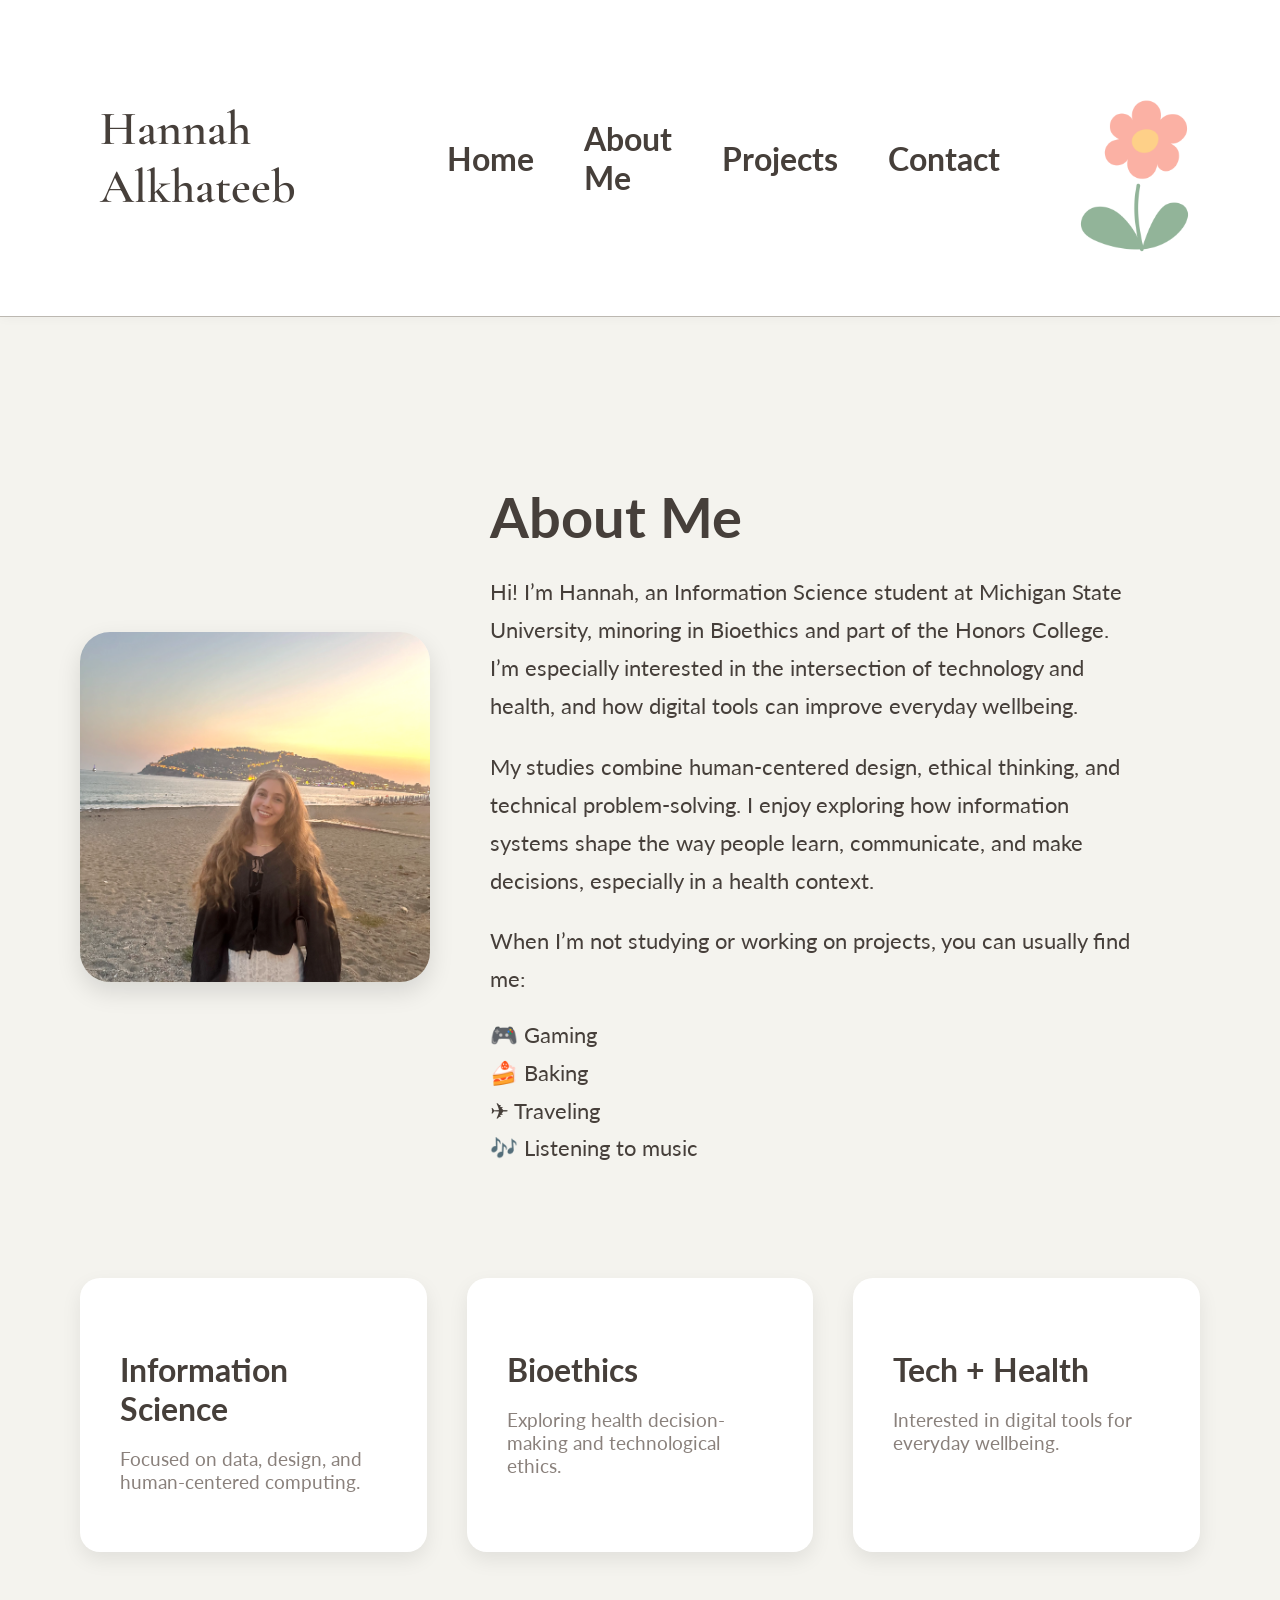
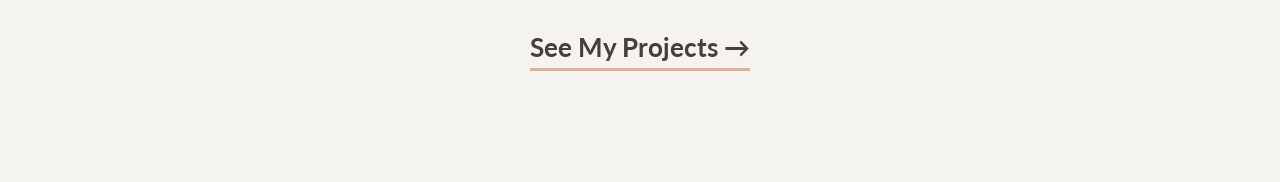
==== about.html @ 22ed5e38 "check" ====
<!DOCTYPE html>
<html lang="en">
<head>
  <meta charset="UTF-8">
  <meta name="viewport" content="width=device-width, initial-scale=1.0">
  <title>About Me – Hannah Alkhateeb</title>

  <!-- Google Fonts -->
  <link rel="preconnect" href="https://fonts.googleapis.com">
  <link rel="preconnect" href="https://fonts.gstatic.com" crossorigin>
  <link href="https://fonts.googleapis.com/css2?family=Lato:wght@300;400;500&family=Montserrat:wght@600;700&family=Cormorant+Garamond:wght@500;600;700&display=swap" rel="stylesheet">

  <!-- Your CSS -->
  <link rel="stylesheet" href="css/styles.css">
</head>

<body>

<header>
  <nav>
    <div class="logo">Hannah Alkhateeb</div>

    <div class="nav-links">
      <a href="index.html">Home</a>
      <a href="about.html">About Me</a>
      <a href="projects.html">Projects</a>
      <a href="contact.html">Contact</a>
    </div>

    <img src="images/flower.png" alt="Decorative flower" class="flower-icon">
  </nav>
</header>

<main class="about-container">

  <!-- ABOUT HERO -->
  <section class="about-hero">
    <img src="images/me.png" alt="Profile photo" class="profile-pic">

    <div class="about-text">
      <h2>About Me</h2>

      <p>Hi! I’m Hannah, an Information Science student at Michigan State University, minoring in Bioethics and part of the Honors College. I’m especially interested in the intersection of technology and health, and how digital tools can improve everyday wellbeing.</p>

      <p>My studies combine human-centered design, ethical thinking, and technical problem-solving. I enjoy exploring how information systems shape the way people learn, communicate, and make decisions, especially in a health context.</p>

      <p>When I’m not studying or working on projects, you can usually find me:</p>

      <ul class="about-list">
        <li>🎮 Gaming</li>
        <li>🍰 Baking</li>
        <li>✈️ Traveling</li>
        <li>🎶 Listening to music</li>
      </ul>
    </div>
  </section>

  <!-- INFO CARDS -->
  <section class="info-cards">
    <div class="card">
      <h3>Information Science</h3>
      <p>Focused on data, design, and human-centered computing.</p>
    </div>

    <div class="card">
      <h3>Bioethics</h3>
      <p>Exploring health decision-making and technological ethics.</p>
    </div>

    <div class="card">
      <h3>Tech + Health</h3>
      <p>Interested in digital tools for everyday wellbeing.</p>
    </div>
  </section>

  <!-- CTA -->
  <section class="about-cta">
    <a href="projects.html" class="cta-secondary">See My Projects →</a>
  </section>

</main>

</body>
</html>
---- css/styles.css ----
/* ---------- Color + font variables ---------- */
:root {
  --dark: #463f3a;
  --taupe: #8a817c;
  --light: #bcb8b1;
  --offwhite: #f4f3ee;
  --peach: #e0afa0;

  --heading-font: 'Montserrat', system-ui, sans-serif;
  --body-font: 'Lato', system-ui, sans-serif;
}

/* ---------- Global styles ---------- */
* {
  box-sizing: border-box;
}

body {
  margin: 0;
  font-family: var(--body-font);
  background-color: var(--offwhite);
  color: var(--dark);

  /* Fade in the entire page */
  opacity: 0;
  animation: pageFloat 0.7s ease-out forwards;
}

@keyframes pageFloat {
  from { opacity: 0; transform: translateY(15px); }
  to   { opacity: 1; transform: translateY(0); }
}

/* ---------- Header + nav ---------- */
header {
  background-color: #ffffff;
  padding: 100px 0;
  border-bottom: 1px solid var(--light);
  box-shadow: 0 2px 10px rgba(0,0,0,0.03);
}

nav {
  display: flex;
  justify-content: flex-start;
  align-items: center;
  gap: 80px;
  padding-left: 100px;
  padding-right: 200px;
  position: relative;
}

/* Logo */
.logo {
  font-family: 'Cormorant Garamond', serif;
  font-size: 3rem;
  font-weight: 600;
  color: var(--dark);
}

/* Nav links */
.nav-links {
  display: flex;
  gap: 50px;
  align-items: center;
  margin-left: auto;
  margin-right: 80px;
}

nav a {
  text-decoration: none;
  color: var(--dark);
  font-weight: 700;
  font-size: 2rem;
  transition: color 0.2s ease;
}

/* Click bump */
nav a:active {
  animation: bump 0.25s ease-out;
}

@keyframes bump {
  0%   { transform: translateY(0); }
  50%  { transform: translateY(3px); }
  100% { transform: translateY(0); }
}

nav a:hover {
  color: var(--peach);
}

/* Flower icon */
.flower-icon {
  width: 180px;
  position: absolute;
  right: 50px;
  top: -15px;
  animation: grow 5s ease-in-out infinite;
}

@keyframes grow {
  0%, 100% { transform: scale(1); }
  50% { transform: scale(1.1); }
}

/* ---------- Homepage hero ---------- */
.hero {
  padding: 200px 20px;
  margin-left: 100px;
  display: flex;
  flex-direction: column;
  text-align: left;
}

.hero h1,
.hero p,
.cta-wrap {
  opacity: 0;
  transform: translateY(20px);
  animation: fadeUp 0.9s ease-out forwards;
}

.hero h1 { animation-delay: 0.2s; }
.hero p { animation-delay: 0.35s; }
.cta-wrap { animation-delay: 0.5s; }

@keyframes fadeUp {
  from { opacity: 0; transform: translateY(20px); }
  to   { opacity: 1; transform: translateY(0); }
}

.hero h1 {
  font-family: var(--heading-font);
  font-size: 6rem;
  margin: 0;
}

.hero p {
  font-size: 2rem;
  color: var(--taupe);
  margin: 20px 0 40px 0;
}

/* CTA button */
.cta-button {
  background-color: var(--peach);
  color: white;
  padding: 20px 40px;
  border-radius: 10px;
  text-decoration: none;
  font-weight: 700;
  font-size: 1.4rem;
  display: inline-block;
  transition: box-shadow 0.3s ease;
}

/* Wiggle effect */
.cta-button:hover {
  animation: wiggle 0.45s ease-in-out;
}

@keyframes wiggle {
  0%   { transform: rotate(0); }
  25%  { transform: rotate(1deg); }
  50%  { transform: rotate(-1deg); }
  75%  { transform: rotate(1deg); }
  100% { transform: rotate(0); }
}

/* ---------- ABOUT PAGE ---------- */

.about-container {
  max-width: 1200px;
  margin: 0 auto;
  padding: 120px 40px;
}

/* About hero section */
.about-hero {
  display: flex;
  align-items: center;
  gap: 60px;
  margin-bottom: 100px;

  opacity: 0;
  animation: fadeUp 0.8s ease-out forwards;
  animation-delay: 0.3s;

  min-height: 350px; /* keeps image/text from collapsing */
}

.profile-pic {
  width: 350px;
  height: 350px;
  object-fit: cover;
  border-radius: 30px;
  box-shadow: 0 10px 25px rgba(0,0,0,0.12);
}

.about-text h2 {
  font-size: 3.5rem;
  margin-bottom: 20px;
}

.about-text p {
  font-size: 1.4rem;
  max-width: 650px;
  line-height: 1.7;
  color: var(--dark);
}

/* ---------- EMOJI LIST (hover animation only) ---------- */
.about-list {
  list-style: none;
  padding: 0;
  margin-top: 20px;
}

.about-list li {
  font-size: 1.4rem;
  margin-bottom: 10px;
  transition: transform 0.25s ease, color 0.25s ease;
}

.about-list li:hover {
  transform: translateY(-4px);
  color: var(--peach);
}

/* ---------- CARDS ---------- */
.info-cards {
  display: grid;
  grid-template-columns: repeat(3, 1fr);
  gap: 40px;
  margin-bottom: 80px;
}

.card {
  background-color: white;
  padding: 40px;
  border-radius: 20px;
  box-shadow: 0 8px 20px rgba(0,0,0,0.08);
  position: relative;
  overflow: hidden;
  transition: transform 0.3s ease, box-shadow 0.3s ease;
}

.card:hover {
  transform: translateY(-6px);
  box-shadow: 0 12px 30px rgba(0,0,0,0.12);
}

/* Glow border */
.card::after {
  content: "";
  position: absolute;
  inset: 0;
  border-radius: 20px;
  background: linear-gradient(45deg, #e0afa0, transparent 60%);
  opacity: 0;
  pointer-events: none;
  transition: opacity 0.3s ease;
}

.card:hover::after {
  opacity: 1;
}

.card h3 {
  font-size: 2rem;
  margin-bottom: 10px;
}

.card p {
  font-size: 1.2rem;
  color: var(--taupe);
}

/* CTA in About */
.about-cta {
  text-align: center;
}

.cta-secondary {
  font-size: 1.6rem;
  text-decoration: none;
  color: var(--dark);
  font-weight: 700;
  padding-bottom: 6px;
  border-bottom: 3px solid var(--peach);
  transition: color 0.3s ease, transform 0.3s ease;
}

.cta-secondary:hover {
  color: var(--peach);
  transform: translateY(-3px);
}

/* ---------- Responsive ---------- */
@media (max-width: 900px) {
  .about-hero {
    flex-direction: column;
    text-align: center;
  }

  .info-cards {
    grid-template-columns: 1fr;
  }
}

/* ---------- PROJECTS PAGE ---------- */

.projects-container {
  max-width: 1200px;
  margin: 0 auto;
  padding: 120px 40px;
}

.projects-title {
  font-size: 3.5rem;
  font-family: var(--heading-font);
  margin-bottom: 60px;
  text-align: left;
}

.project-grid {
  display: grid;
  grid-template-columns: repeat(3, 1fr);
  gap: 40px;
}

/* Project cards on grid page */
.project-card {
  background-color: #ffffff;
  padding: 32px;
  border-radius: 20px;
  text-decoration: none;
  color: var(--dark);
  box-shadow: 0 8px 20px rgba(0,0,0,0.08);
  position: relative;
  overflow: hidden;

  display: flex;              /* NEW - keeps layout consistent */
  flex-direction: column;     /* NEW */

  transition: transform 0.3s ease, box-shadow 0.3s ease;
}

.project-card:hover {
  transform: translateY(-6px);
  box-shadow: 0 12px 30px rgba(0,0,0,0.12);
}

.project-card::after {
  content: "";
  position: absolute;
  inset: 0;
  border-radius: 20px;
  background: linear-gradient(45deg, #e0afa0, transparent 60%);
  opacity: 0;
  pointer-events: none;
  transition: opacity 0.3s ease;
}

.project-card:hover::after {
  opacity: 1;
}

.project-img {
  width: 100%;
  height: 320px;              /* NEW - consistent height */
  object-fit: cover;          /* NEW - clean cropping */
  border-radius: 15px;
  margin-bottom: 18px;
}

.project-card h3 {
  font-size: 1.8rem;
  margin-bottom: 8px;
}

.project-card p {
  font-size: 1.2rem;
  color: var(--taupe);
  margin-bottom: 16px;
}

.project-tag {
  display: inline-block;
  font-size: 1rem;
  padding: 6px 12px;
  border-radius: 999px;
  background-color: rgba(224, 175, 160, 0.15);
  color: var(--peach);
  font-weight: 600;
}

/* Projects responsive */
@media (max-width: 900px) {
  .project-grid {
    grid-template-columns: 1fr;
  }
}

/* ---------- PROJECT DETAIL PAGES ---------- */

.project-detail {
  max-width: 1200px;
  margin: 0 auto;
  padding: 120px 40px;
}

.project-hero {
  margin-bottom: 60px;
  opacity: 0;
  transform: translateY(20px);
  animation: fadeUp 0.9s ease-out forwards;
  animation-delay: 0.2s;
}

.project-hero h1 {
  font-family: var(--heading-font);
  font-size: 3.2rem;
  margin-bottom: 12px;
}

.project-subtitle {
  font-size: 1.3rem;
  color: var(--taupe);
  max-width: 700px;
  margin-bottom: 24px;
}

.project-meta {
  display: flex;
  flex-wrap: wrap;
  gap: 12px;
}

.pill {
  display: inline-block;
  padding: 6px 14px;
  border-radius: 999px;
  background-color: rgba(224, 175, 160, 0.15);
  color: var(--peach);
  font-size: 0.95rem;
  font-weight: 600;
}

/* Layout: text + images */
.project-layout {
  display: grid;
  grid-template-columns: minmax(0, 2fr) minmax(0, 1.5fr);
  gap: 40px;
  align-items: flex-start;
}

.project-copy h2 {
  font-size: 1.8rem;
  margin-bottom: 8px;
  margin-top: 18px;
}

.project-copy p {
  font-size: 1.1rem;
  line-height: 1.7;
  color: var(--dark);
}

/* Images column */
.project-images {
  display: flex;
  flex-direction: column;
  gap: 24px;
}

.project-image img {
  width: 100%;
  border-radius: 16px;
  box-shadow: 0 8px 20px rgba(0,0,0,0.08);
  display: block;
}

.project-image figcaption {
  font-size: 0.95rem;
  color: var(--taupe);
  margin-top: 8px;
}

/* Responsive for project detail */
@media (max-width: 900px) {
  .project-layout {
    grid-template-columns: 1fr;
  }
}

/* ---------- CONTACT PAGE ---------- */

.contact-container {
  max-width: 900px;
  margin: 0 auto;
  padding: 120px 40px;
  text-align: center;
}

.contact-hero h1 {
  font-size: 3.5rem;
  font-family: var(--heading-font);
  margin-bottom: 10px;
  animation: fadeUp 0.9s ease-out forwards;
  opacity: 0;
}

.contact-hero p {
  font-size: 1.3rem;
  color: var(--taupe);
  max-width: 600px;
  margin: 0 auto 50px auto;
  animation: fadeUp 0.9s ease-out forwards;
  animation-delay: 0.15s;
  opacity: 0;
}

/* Contact Card */
.contact-card {
  background: #ffffff;
  padding: 50px;
  border-radius: 22px;
  box-shadow: 0 8px 25px rgba(0,0,0,0.07);
  position: relative;
  overflow: visible; /* FIXES THE STAR BEING CUT OFF */

  opacity: 0;
  animation: fadeUp 0.9s ease-out forwards;
  animation-delay: 0.3s;
}

.contact-card h2 {
  font-size: 2.2rem;
  margin-bottom: 20px;
}

.email-line,
.linkedin-line {
  font-size: 1.3rem;
  margin-bottom: 15px;
}

.contact-card a {
  color: var(--peach);
  font-weight: 600;
  text-decoration: none;
}

.contact-card a:hover {
  text-decoration: underline;
}

/* Glow border on contact card */
.contact-card::after {
  content: "";
  position: absolute;
  inset: 0;
  border-radius: 22px;
  padding: 2px;
  background: linear-gradient(45deg, #e0afa0, transparent 60%);
  opacity: 0;
  pointer-events: none;
  transition: opacity 0.3s ease;
  z-index: 2;
}

.contact-card:hover::after {
  opacity: 1;
}

.contact-bunny {
  width: 205px;               /* bigger but still cute + proportional */
  position: absolute;
  top: -85px;                 /* lifted higher so it sits right on the edge */
  left: -5px;                 
  z-index: 10;

  animation: bunnyHop 2.4s ease-in-out infinite;
  transform-origin: bottom center;
}

@keyframes bunnyHop {
  0%   { transform: translateY(0); }
  20%  { transform: translateY(-8px); }
  40%  { transform: translateY(0); }
  100% { transform: translateY(0); }
}

/* ---------- MOBILE FIXES ---------- */
@media (max-width: 700px) {

  /* Header */
  nav {
    padding-left: 20px;
    padding-right: 20px;
    gap: 20px;
  }

  .logo {
    font-size: 2rem;
  }

  .nav-links a {
    font-size: 1.2rem;
  }

  .flower-icon {
    width: 120px;
    top: -10px;
    right: 0px;
  }

  /* Projects grid */
  .project-grid {
    grid-template-columns: 1fr;
  }

  .project-img {
    height: 230px;
  }

  /* About page image */
  .profile-pic {
    width: 240px;
    height: 240px;
  }

  .about-hero {
    flex-direction: column;
    text-align: center;
  }

  /* Contact bunny */
  .contact-bunny {
    width: 130px;         /* smaller bunny for mobile */
    top: -55px;           /* sits nicely on small screens */
    left: 10px;           /* moves inward so it doesn't clip */
  }

  /* Contact card spacing */
  .contact-card {
    padding: 40px 20px;
  }

  /* Reduce big headings */
  h1, .projects-title {
    font-size: 2.3rem;
  }
}
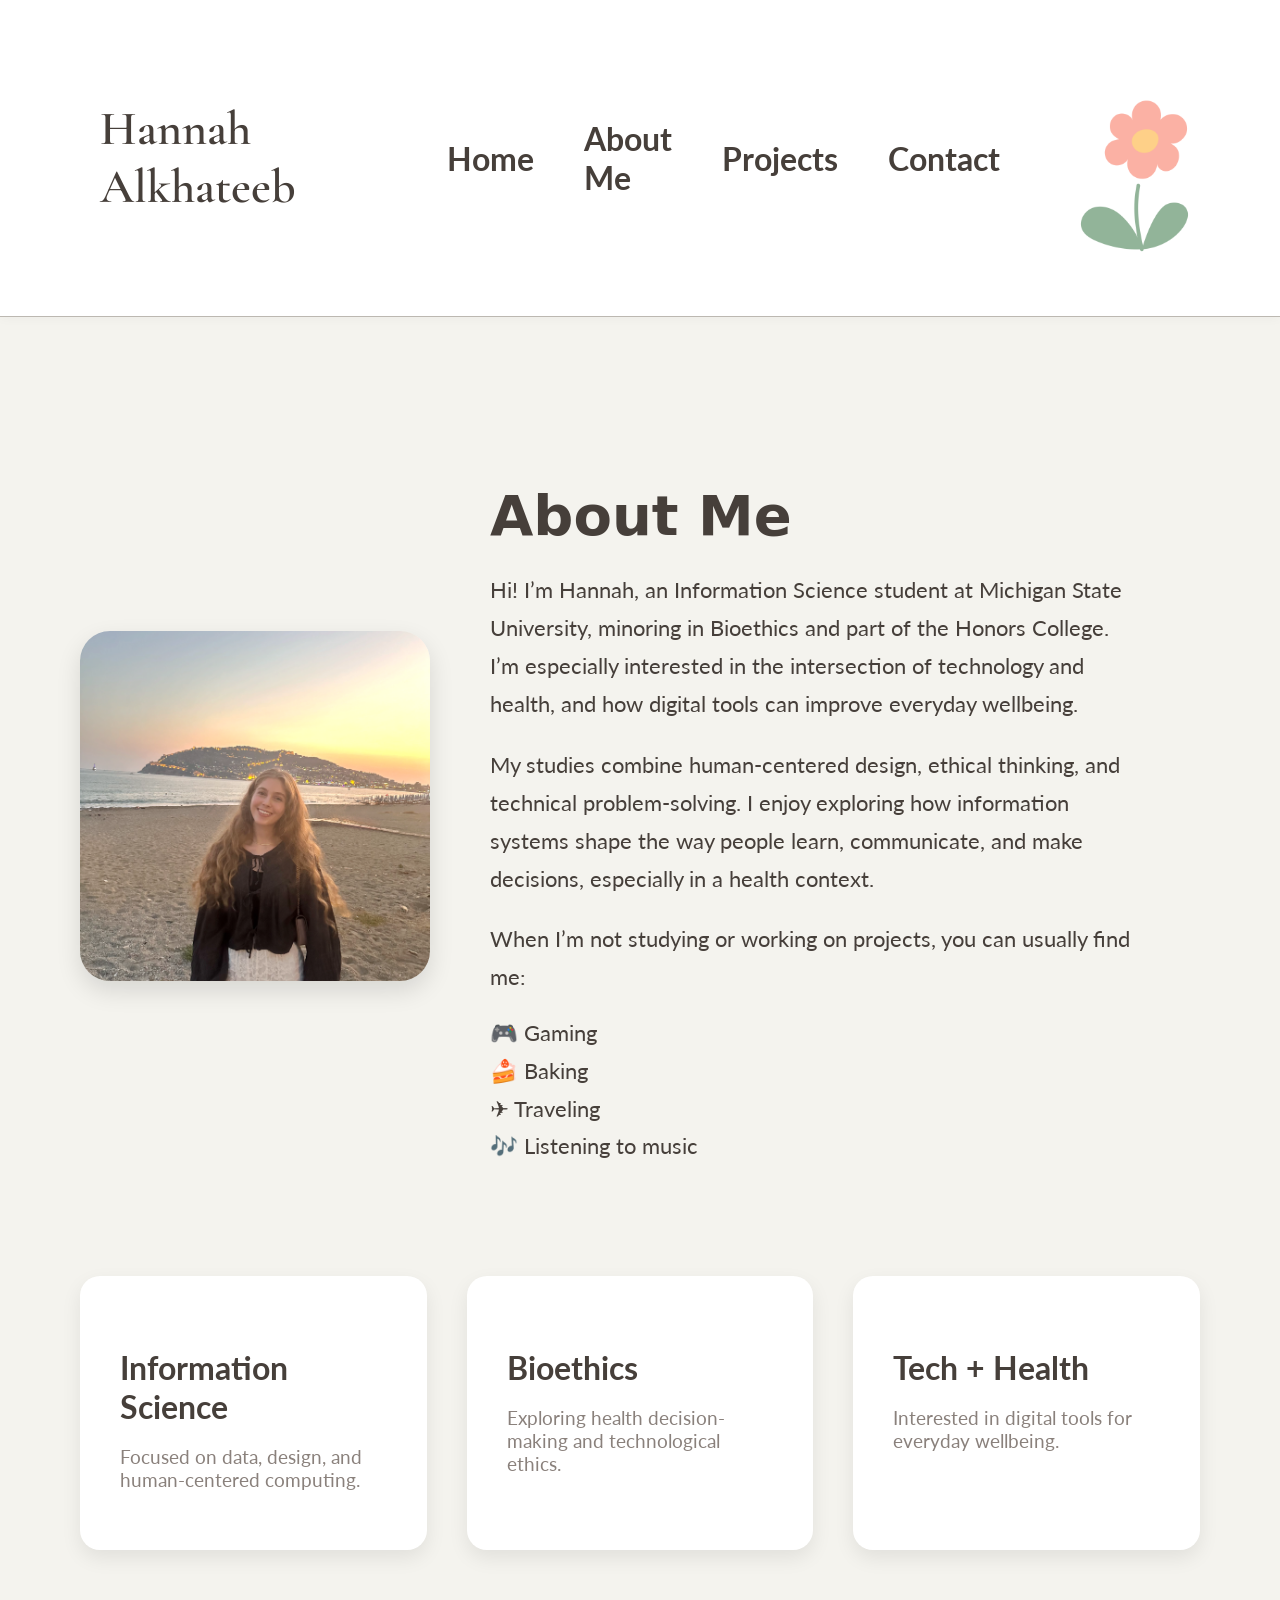
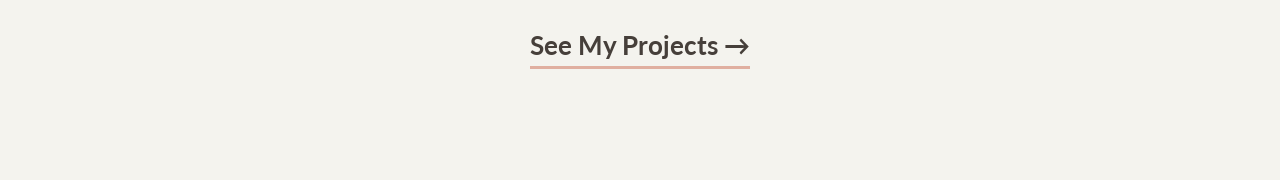
==== commit 86b09d94: "validate error fixes" ====
--- a/about.html
+++ b/about.html
@@ -74,9 +74,9 @@
   </section>
 
   <!-- CTA -->
-  <section class="about-cta">
+  <div class="about-cta">
     <a href="projects.html" class="cta-secondary">See My Projects →</a>
-  </section>
+  </div>
 
 </main>
 
--- a/css/styles.css
+++ b/css/styles.css
@@ -1,4 +1,6 @@
-/* ---------- Color + font variables ---------- */
+
+   /*GLOBAL VARIABLES*/
+
 :root {
   --dark: #463f3a;
   --taupe: #8a817c;
@@ -10,7 +12,8 @@
   --body-font: 'Lato', system-ui, sans-serif;
 }
 
-/* ---------- Global styles ---------- */
+/*GLOBAL BASE STYLES*/
+
 * {
   box-sizing: border-box;
 }
@@ -21,17 +24,12 @@
   background-color: var(--offwhite);
   color: var(--dark);
 
-  /* Fade in the entire page */
   opacity: 0;
   animation: pageFloat 0.7s ease-out forwards;
 }
 
-@keyframes pageFloat {
-  from { opacity: 0; transform: translateY(15px); }
-  to   { opacity: 1; transform: translateY(0); }
-}
-
-/* ---------- Header + nav ---------- */
+   /*HEADER + NAV*/
+
 header {
   background-color: #ffffff;
   padding: 100px 0;
@@ -57,7 +55,7 @@
   color: var(--dark);
 }
 
-/* Nav links */
+/* Nav links wrapper */
 .nav-links {
   display: flex;
   gap: 50px;
@@ -66,30 +64,34 @@
   margin-right: 80px;
 }
 
+/* Individual nav links */
 nav a {
   text-decoration: none;
   color: var(--dark);
   font-weight: 700;
   font-size: 2rem;
   transition: color 0.2s ease;
-}
-
-/* Click bump */
+  letter-spacing: normal; 
+  word-spacing: 0.35rem;
+}
+
+/* Small click bump */
 nav a:active {
   animation: bump 0.25s ease-out;
 }
 
-@keyframes bump {
-  0%   { transform: translateY(0); }
-  50%  { transform: translateY(3px); }
-  100% { transform: translateY(0); }
-}
-
 nav a:hover {
   color: var(--peach);
 }
 
-/* Flower icon */
+/* Flower icon in header */
+/* Slight lift on desktop to prevent overlap */
+@media (min-width: 801px) {
+  .flower-icon {
+    top: -35px;     /* was -15px */
+  }
+}
+
 .flower-icon {
   width: 180px;
   position: absolute;
@@ -98,12 +100,9 @@
   animation: grow 5s ease-in-out infinite;
 }
 
-@keyframes grow {
-  0%, 100% { transform: scale(1); }
-  50% { transform: scale(1.1); }
-}
-
-/* ---------- Homepage hero ---------- */
+
+/*HOMEPAGE HERO */
+
 .hero {
   padding: 200px 20px;
   margin-left: 100px;
@@ -126,7 +125,7 @@
 
 @keyframes fadeUp {
   from { opacity: 0; transform: translateY(20px); }
-  to   { opacity: 1; transform: translateY(0); }
+  to { opacity: 1; transform: translateY(0); }
 }
 
 .hero h1 {
@@ -141,7 +140,6 @@
   margin: 20px 0 40px 0;
 }
 
-/* CTA button */
 .cta-button {
   background-color: var(--peach);
   color: white;
@@ -151,23 +149,22 @@
   font-weight: 700;
   font-size: 1.4rem;
   display: inline-block;
-  transition: box-shadow 0.3s ease;
-}
-
-/* Wiggle effect */
+  transition: transform 0.3s ease;
+}
+
 .cta-button:hover {
   animation: wiggle 0.45s ease-in-out;
 }
 
 @keyframes wiggle {
-  0%   { transform: rotate(0); }
-  25%  { transform: rotate(1deg); }
-  50%  { transform: rotate(-1deg); }
-  75%  { transform: rotate(1deg); }
+  0% { transform: rotate(0); }
+  25% { transform: rotate(1deg); }
+  50% { transform: rotate(-1deg); }
+  75% { transform: rotate(1deg); }
   100% { transform: rotate(0); }
 }
 
-/* ---------- ABOUT PAGE ---------- */
+/* ABOUT PAGE */
 
 .about-container {
   max-width: 1200px;
@@ -175,7 +172,7 @@
   padding: 120px 40px;
 }
 
-/* About hero section */
+/* About hero: image + text */
 .about-hero {
   display: flex;
   align-items: center;
@@ -186,7 +183,7 @@
   animation: fadeUp 0.8s ease-out forwards;
   animation-delay: 0.3s;
 
-  min-height: 350px; /* keeps image/text from collapsing */
+  min-height: 350px;
 }
 
 .profile-pic {
@@ -200,6 +197,7 @@
 .about-text h2 {
   font-size: 3.5rem;
   margin-bottom: 20px;
+  font-family: var(--heading-font);
 }
 
 .about-text p {
@@ -209,7 +207,7 @@
   color: var(--dark);
 }
 
-/* ---------- EMOJI LIST (hover animation only) ---------- */
+/* Emoji list */
 .about-list {
   list-style: none;
   padding: 0;
@@ -227,7 +225,7 @@
   color: var(--peach);
 }
 
-/* ---------- CARDS ---------- */
+/* Info cards under about */
 .info-cards {
   display: grid;
   grid-template-columns: repeat(3, 1fr);
@@ -250,7 +248,7 @@
   box-shadow: 0 12px 30px rgba(0,0,0,0.12);
 }
 
-/* Glow border */
+/* Peach glow border on hover */
 .card::after {
   content: "";
   position: absolute;
@@ -276,7 +274,7 @@
   color: var(--taupe);
 }
 
-/* CTA in About */
+/* About page CTA */
 .about-cta {
   text-align: center;
 }
@@ -296,19 +294,7 @@
   transform: translateY(-3px);
 }
 
-/* ---------- Responsive ---------- */
-@media (max-width: 900px) {
-  .about-hero {
-    flex-direction: column;
-    text-align: center;
-  }
-
-  .info-cards {
-    grid-template-columns: 1fr;
-  }
-}
-
-/* ---------- PROJECTS PAGE ---------- */
+/* PROJECTS GRID PAGE */
 
 .projects-container {
   max-width: 1200px;
@@ -329,7 +315,7 @@
   gap: 40px;
 }
 
-/* Project cards on grid page */
+/* Project cards */
 .project-card {
   background-color: #ffffff;
   padding: 32px;
@@ -340,8 +326,8 @@
   position: relative;
   overflow: hidden;
 
-  display: flex;              /* NEW - keeps layout consistent */
-  flex-direction: column;     /* NEW */
+  display: flex;
+  flex-direction: column;
 
   transition: transform 0.3s ease, box-shadow 0.3s ease;
 }
@@ -368,8 +354,8 @@
 
 .project-img {
   width: 100%;
-  height: 320px;              /* NEW - consistent height */
-  object-fit: cover;          /* NEW - clean cropping */
+  height: 320px;
+  object-fit: cover;
   border-radius: 15px;
   margin-bottom: 18px;
 }
@@ -395,14 +381,7 @@
   font-weight: 600;
 }
 
-/* Projects responsive */
-@media (max-width: 900px) {
-  .project-grid {
-    grid-template-columns: 1fr;
-  }
-}
-
-/* ---------- PROJECT DETAIL PAGES ---------- */
+/* PROJECT DETAIL PAGES */
 
 .project-detail {
   max-width: 1200px;
@@ -487,14 +466,7 @@
   margin-top: 8px;
 }
 
-/* Responsive for project detail */
-@media (max-width: 900px) {
-  .project-layout {
-    grid-template-columns: 1fr;
-  }
-}
-
-/* ---------- CONTACT PAGE ---------- */
+/* CONTACT PAGE */
 
 .contact-container {
   max-width: 900px;
@@ -507,8 +479,8 @@
   font-size: 3.5rem;
   font-family: var(--heading-font);
   margin-bottom: 10px;
+  opacity: 0;
   animation: fadeUp 0.9s ease-out forwards;
-  opacity: 0;
 }
 
 .contact-hero p {
@@ -516,9 +488,9 @@
   color: var(--taupe);
   max-width: 600px;
   margin: 0 auto 50px auto;
+  opacity: 0;
   animation: fadeUp 0.9s ease-out forwards;
   animation-delay: 0.15s;
-  opacity: 0;
 }
 
 /* Contact Card */
@@ -528,7 +500,7 @@
   border-radius: 22px;
   box-shadow: 0 8px 25px rgba(0,0,0,0.07);
   position: relative;
-  overflow: visible; /* FIXES THE STAR BEING CUT OFF */
+  overflow: visible;
 
   opacity: 0;
   animation: fadeUp 0.9s ease-out forwards;
@@ -574,15 +546,46 @@
   opacity: 1;
 }
 
+/* Bunny sitting on card */
 .contact-bunny {
-  width: 205px;               /* bigger but still cute + proportional */
+  width: 205px;
   position: absolute;
-  top: -85px;                 /* lifted higher so it sits right on the edge */
-  left: -5px;                 
+  top: -85px;
+  left: -5px;
   z-index: 10;
-
+  transform-origin: bottom center;
   animation: bunnyHop 2.4s ease-in-out infinite;
-  transform-origin: bottom center;
+}
+
+/* ANIMATIONS */
+
+@keyframes pageFloat {
+  from { opacity: 0; transform: translateY(15px); }
+  to   { opacity: 1; transform: translateY(0); }
+}
+
+@keyframes bump {
+  0%   { transform: translateY(0); }
+  50%  { transform: translateY(3px); }
+  100% { transform: translateY(0); }
+}
+
+@keyframes grow {
+  0%, 100% { transform: scale(1); }
+  50%      { transform: scale(1.1); }
+}
+
+@keyframes fadeUp {
+  from { opacity: 0; transform: translateY(20px); }
+  to   { opacity: 1; transform: translateY(0); }
+}
+
+@keyframes wiggle {
+  0%   { transform: rotate(0); }
+  25%  { transform: rotate(1deg); }
+  50%  { transform: rotate(-1deg); }
+  75%  { transform: rotate(1deg); }
+  100% { transform: rotate(0); }
 }
 
 @keyframes bunnyHop {
@@ -592,18 +595,48 @@
   100% { transform: translateY(0); }
 }
 
-/* ---------- MOBILE FIXES ---------- */
-@media (max-width: 700px) {
-
-  /* Header */
+/* RESPONSIVE LAYOUT */
+
+/* General tablet-ish layout tweaks */
+@media (max-width: 900px) {
+  .info-cards {
+    grid-template-columns: 1fr;
+  }
+
+  .project-grid {
+    grid-template-columns: 1fr;
+  }
+
+  .project-layout {
+    grid-template-columns: 1fr;
+  }
+}
+
+/* Mobile: stacked nav + smaller hero text */
+@media (max-width: 800px) {
+
+  /* Header + nav: logo on top, links centered below */
+  header {
+    padding: 40px 0;
+  }
+
   nav {
+    flex-direction: column;
+    align-items: center;
+    gap: 16px;
     padding-left: 20px;
     padding-right: 20px;
-    gap: 20px;
   }
 
   .logo {
-    font-size: 2rem;
+    font-size: 2.2rem;
+  }
+
+  .nav-links {
+    margin: 0;
+    gap: 16px;
+    flex-wrap: wrap;
+    justify-content: center;
   }
 
   .nav-links a {
@@ -611,47 +644,64 @@
   }
 
   .flower-icon {
-    width: 120px;
-    top: -10px;
-    right: 0px;
-  }
-
-  /* Projects grid */
-  .project-grid {
-    grid-template-columns: 1fr;
-  }
-
-  .project-img {
-    height: 230px;
-  }
-
-  /* About page image */
+    width: 90px;
+    top: -5px;
+    right: 10px;
+  }
+
+  /* Home hero */
+  .hero {
+    margin-left: 0;
+    padding: 120px 20px 80px 20px;
+  }
+
+  .hero h1 {
+    font-size: 3rem;       /* MUCH smaller on mobile (your choice B) */
+  }
+
+  .hero p {
+    font-size: 1.4rem;
+    max-width: 100%;
+  }
+
+  .cta-button {
+    font-size: 1.2rem;
+    padding: 16px 28px;
+  }
+
+  /* Shared container padding */
+  .about-container,
+  .projects-container,
+  .project-detail,
+  .contact-container {
+    padding: 80px 20px;
+  }
+
+  /* About layout */
+  .about-hero {
+    flex-direction: column;
+    text-align: center;
+  }
+
   .profile-pic {
     width: 240px;
     height: 240px;
   }
 
-  .about-hero {
-    flex-direction: column;
-    text-align: center;
-  }
-
-  /* Contact bunny */
-  .contact-bunny {
-    width: 130px;         /* smaller bunny for mobile */
-    top: -55px;           /* sits nicely on small screens */
-    left: 10px;           /* moves inward so it doesn't clip */
-  }
-
-  /* Contact card spacing */
+  /* Projects grid cards */
+  .project-img {
+    height: 230px;
+  }
+
+  /* Contact card & bunny */
   .contact-card {
     padding: 40px 20px;
   }
 
-  /* Reduce big headings */
-  h1, .projects-title {
-    font-size: 2.3rem;
-  }
-}
-
-
+  .contact-bunny {
+    width: 130px;
+    top: -55px;
+    left: 10px;
+  }
+}
+
